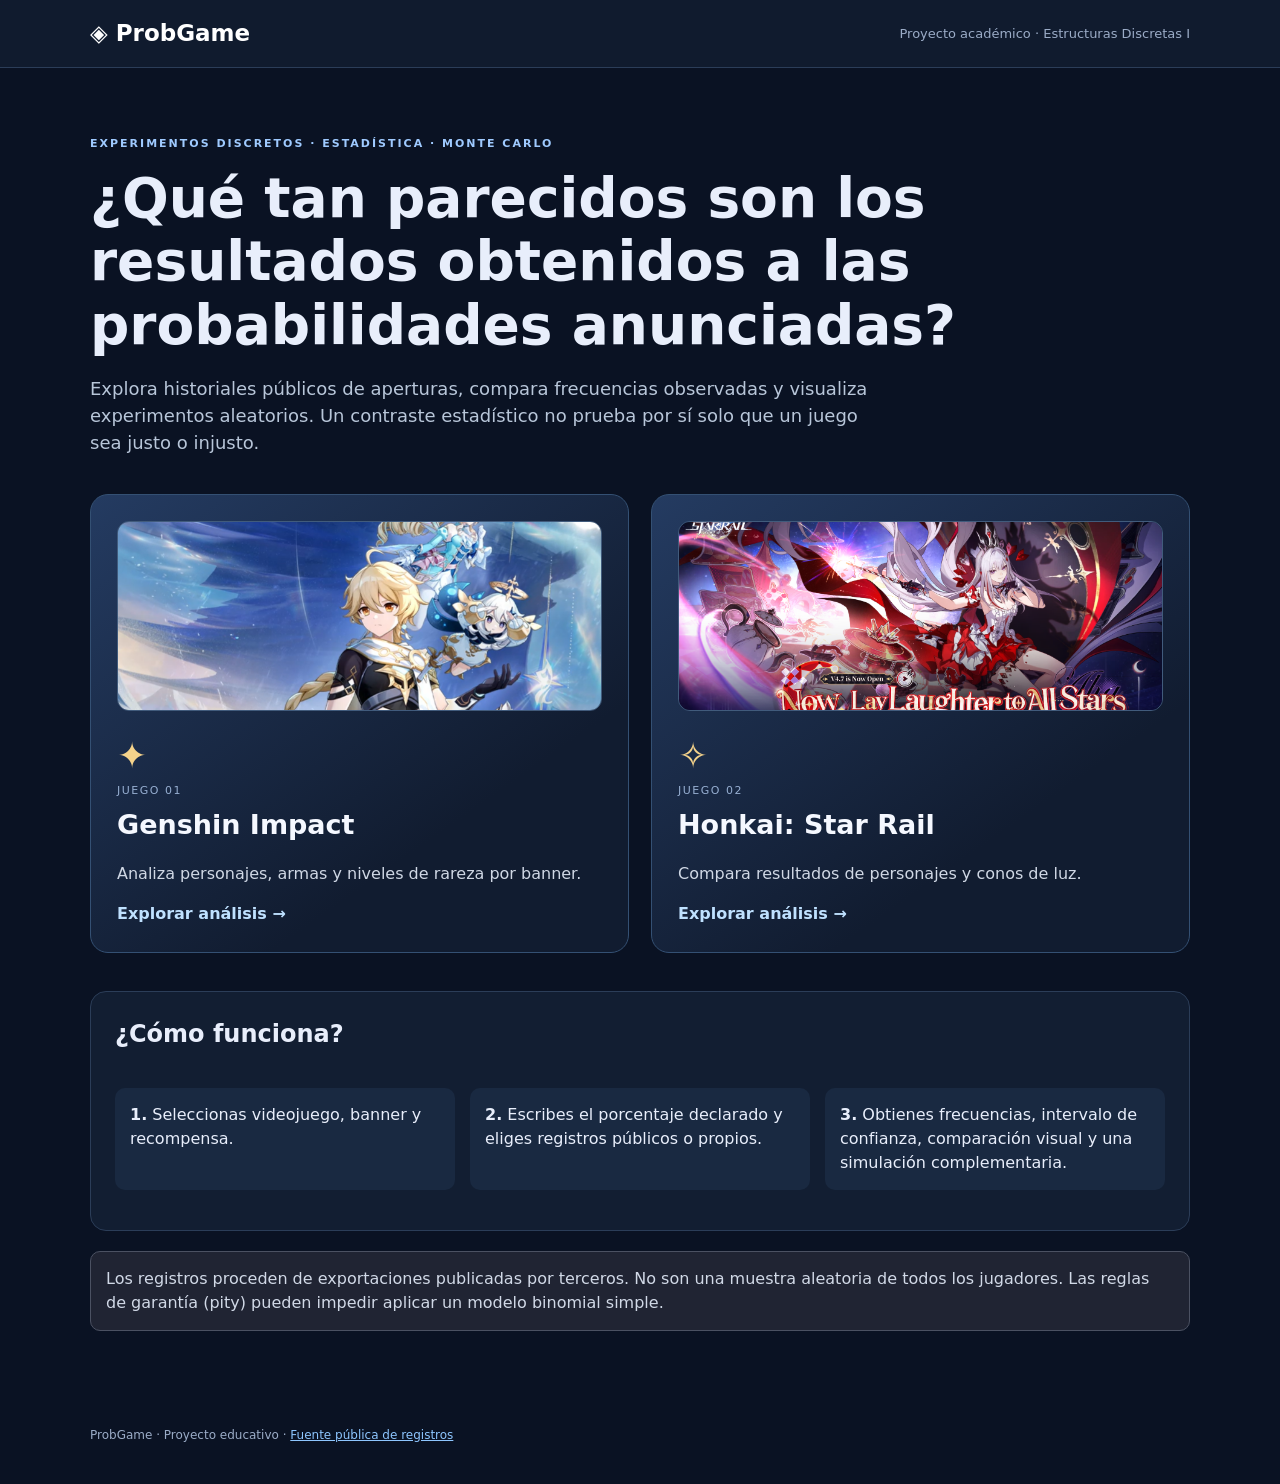
==== index.html @ c99ecc30 "Version inicial de ProbGame" ====
<!doctype html>
<html lang="es">
<head>
<meta charset="utf-8"><meta name="viewport" content="width=device-width,initial-scale=1">
<meta name="description" content="ProbGame: simulación de experimentos discretos y contraste de probabilidades.">
<title>ProbGame | Inicio</title><link rel="stylesheet" href="css/styles.css">
</head>
<body>
<header class="topbar"><div class="wrap nav"><a class="logo" href="index.html">◈ ProbGame</a><span>Proyecto académico · Estructuras Discretas I</span></div></header>
<main class="wrap home">
<div class="eyebrow">EXPERIMENTOS DISCRETOS · ESTADÍSTICA · MONTE CARLO</div>
<h1>¿Qué tan parecidos son los resultados obtenidos a las probabilidades anunciadas?</h1>
<p class="lead">Explora historiales públicos de aperturas, compara frecuencias observadas y visualiza experimentos aleatorios. Un contraste estadístico no prueba por sí solo que un juego sea justo o injusto.</p>
<div class="games">
<a class="game-card" href="genshin.html"><img class="game-image" src="img/genshei.png" alt="Genshin Impact"><div class="game-mark">✦</div><div class="game-sub">JUEGO 01</div><h2>Genshin Impact</h2><p>Analiza personajes, armas y niveles de rareza por banner.</p><span>Explorar análisis →</span></a>
<a class="game-card" href="honkai.html"><img class="game-image" src="img/honkai.png" alt="Honkai: Star Rail"><div class="game-mark">✧</div><div class="game-sub">JUEGO 02</div><h2>Honkai: Star Rail</h2><p>Compara resultados de personajes y conos de luz.</p><span>Explorar análisis →</span></a>
</div>
<section class="home-panel"><h2>¿Cómo funciona?</h2><div class="steps"><p><strong>1.</strong> Seleccionas videojuego, banner y recompensa.</p><p><strong>2.</strong> Escribes el porcentaje declarado y eliges registros públicos o propios.</p><p><strong>3.</strong> Obtienes frecuencias, intervalo de confianza, comparación visual y una simulación complementaria.</p></div></section>
<div class="notice">Los registros proceden de exportaciones publicadas por terceros. No son una muestra aleatoria de todos los jugadores. Las reglas de garantía (pity) pueden impedir aplicar un modelo binomial simple.</div>
</main><footer class="wrap footer">ProbGame · Proyecto educativo · <a href="https://github.com/noviardhana/history_gi" target="_blank" rel="noopener noreferrer">Fuente pública de registros</a></footer>
</body></html>
---- css/styles.css ----
:root{font-family:Inter,system-ui,-apple-system,Segoe UI,Arial,sans-serif;color:#e8eefb;background:#0a1223;font-synthesis:none;line-height:1.5;--muted:#9bacc7;--border:#2b3d58;--panel:#121e32;--accent:#77b7ff;--gold:#f5d38b}*{box-sizing:border-box}body{margin:0}a{color:#8ec6ff}button,input,select{font:inherit}button,select,input[type=file]{cursor:pointer}.wrap{width:min(1100px,calc(100% - 36px));margin:auto}.topbar{border-bottom:1px solid var(--border);background:#101b2e}.nav{display:flex;justify-content:space-between;align-items:center;padding:16px 0;gap:12px}.nav span,.nav>a:not(.logo){font-size:13px;color:var(--muted)}.logo{color:#fff;text-decoration:none;font-weight:800;font-size:23px}.home{padding:68px 0 50px}.eyebrow{color:#9fcaff;letter-spacing:2px;font-size:11px;font-weight:800}.home h1{font-size:clamp(30px,5vw,55px);max-width:870px;line-height:1.15;margin:15px 0}.app-layout{padding:39px 0 50px}.app-layout h1{font-size:42px;margin:9px 0 0}.lead{color:#b8c6d9;font-size:18px;max-width:790px}.lead.mini{font-size:15px;margin-bottom:28px}.games{display:grid;grid-template-columns:1fr 1fr;gap:22px;margin:38px 0}.game-card{border:1px solid #345073;min-height:280px;border-radius:18px;padding:26px;background:linear-gradient(145deg,#243b61,#111c30 70%);color:#f5f8ff;text-decoration:none;transition:transform .2s}.game-card:hover{transform:translateY(-3px)}.game-card .game-mark{font-size:36px;color:#f5d38b}.game-card h2{font-size:27px;margin:6px 0}.game-card p{color:#d0d8e5}.game-card span{color:#bfe1ff;font-weight:700}.game-sub{font-size:11px;color:#97afd2;letter-spacing:1.5px}.home-panel,.panel{background:var(--panel);border:1px solid var(--border);border-radius:16px;padding:24px}.home-panel h2{margin-top:0}.steps{display:grid;grid-template-columns:repeat(3,1fr);gap:15px}.steps p{background:#192941;padding:15px;border-radius:10px}.notice{margin:20px 0;padding:15px;border:1px solid #4b5162;border-radius:10px;color:#d1d9e7;background:#202433}.footer{padding:25px 0 40px;color:var(--muted);font-size:12px}.layout{display:grid;grid-template-columns:380px 1fr;gap:18px;align-items:start}.panel h2{font-size:20px;margin:0 0 10px}.subtext{font-size:13px;color:var(--muted);margin:0 0 17px}.field{margin:17px 0}.field label,.label{display:block;font-weight:700;font-size:13px;margin-bottom:7px}.field select,.field input:not([type=radio]):not([type=checkbox]){width:100%;min-width:0;padding:11px;background:#0c1728;color:#f1f6ff;border:1px solid #3a5577;border-radius:9px}.field input[type=file]{font-size:12px}.field select:focus,.field input:focus{outline:2px solid #77b7ff;outline-offset:1px}.hint{display:block;font-size:12px;color:#a8b8ce;margin-top:7px}.option-row{display:flex;align-items:flex-start;gap:9px;font-size:13px;margin:12px 0}.option-row input{margin-top:4px;accent-color:#80c0ff}.btn{border:0;border-radius:9px;padding:12px 18px;font-weight:700;background:#80baff;color:#07172d;cursor:pointer}.btn:disabled{opacity:.45;cursor:not-allowed}.btn.alt{background:#243957;color:#dfefff;border:1px solid #476b99}.btn.full{width:100%}.btn.small{font-size:12px;padding:9px 12px}.row{display:flex;justify-content:space-between;gap:10px;align-items:center}.pill{font-size:11px;border-radius:999px;background:#263d58;padding:5px 10px;color:#b9dafd}.stats{display:grid;grid-template-columns:repeat(2,1fr);gap:11px}.stat{padding:15px;background:#0c182a;border:1px solid #273e59;border-radius:11px}.stat .value{font-size:29px;font-weight:850;letter-spacing:-1px;margin-top:7px}.stat .description{color:var(--muted);font-size:12px}.stat .value.small{font-size:19px}.section-title{margin:22px 0 10px;font-size:15px}.bars{padding:18px;background:#0c182a;border-radius:10px}.bar-row{margin:10px 0}.bar-label{font-size:13px;display:flex;justify-content:space-between;margin-bottom:7px}.bar-track{height:13px;background:#2d3950;border-radius:10px;overflow:hidden}.bar{height:100%;min-width:0;border-radius:10px}.bar.gold{background:linear-gradient(90deg,#dba755,#f5d38b)}.bar.blue{background:linear-gradient(90deg,#3e93eb,#8bc8ff)}.message{padding:13px;border-radius:10px;border:1px solid #526681;font-size:13px;color:#d7e6f5;margin-top:15px;background:#1b2b42}.message.warn{border-color:#9d7a3e;background:#332a1d;color:#ffe2aa}.message.success{border-color:#327a75;background:#17302f}.source{font-size:12px;color:#a0b1ca;margin-top:15px}.source a{word-break:break-all}.loading{color:#9bc6ff}.error{color:#ffacac}.results-empty{text-align:center;padding:75px 12px;color:#aabbd4}.results-empty .symbol{font-size:46px}.mc-details{margin-top:19px;border-top:1px solid var(--border);padding-top:14px}.mc-details summary{font-weight:700;cursor:pointer}.mc-grid{display:grid;grid-template-columns:1fr 1fr;gap:12px;margin-top:12px}.mc-grid input,.mc-grid select{background:#0c1728;color:#fff;border:1px solid #3a5577;border-radius:8px;padding:10px;width:100%}.mono{font-family:ui-monospace,monospace;font-size:12px}.divider{border:0;border-top:1px solid var(--border);margin:21px 0}.tiny{color:var(--muted);font-size:11px}.hidden{display:none!important}.rtable{width:100%;border-collapse:collapse;font-size:12px}.rtable td{padding:8px 0;border-bottom:1px solid #30415b}.rtable td:last-child{text-align:right}.two-lines{padding:15px;border-left:3px solid #84c1ff;background:#0b1728;border-radius:6px}.two-lines p{margin:4px 0}.count-badges{display:flex;flex-wrap:wrap;gap:7px;margin-top:10px}.count-badges span{font-size:11px;background:#26364d;border-radius:7px;padding:6px 8px}.mb{margin-bottom:12px}@media(max-width:850px){.layout{grid-template-columns:1fr}.games{grid-template-columns:1fr}.steps{grid-template-columns:1fr}.home{padding-top:35px}}@media(max-width:450px){.stats{grid-template-columns:1fr}.mc-grid{grid-template-columns:1fr}.nav span{display:none}.panel{padding:16px}.app-layout h1{font-size:34px}}

/* Navegación entre páginas */
.nav-links {
    display: flex;
    align-items: center;
    gap: 20px;
    flex-wrap: wrap;
}

.back-home {
    display: inline-block;
    padding: 9px 15px;
    border: 1px solid #77b7ff;
    border-radius: 9px;
    color: #ffffff !important;
    background: #243957;
    text-decoration: none;
    font-weight: 600;
}

.back-home:hover {
    background: #35618f;
    border-color: #a3d1ff;
}

@media (max-width: 600px) {
    .nav-links {
        gap: 10px;
    }

    .back-home {
        padding: 7px 10px;
    }
}


/* Imágenes de los videojuegos */
.game-image {
    display: block;
    width: 100%;
    height: 190px;
    object-fit: cover;
    object-position: center;
    border-radius: 12px;
    margin-bottom: 18px;
    border: 1px solid #415b7c;
    transition: transform 0.3s ease;
}

.game-card {
    overflow: hidden;
}

.game-card:hover .game-image {
    transform: scale(1.02);
}
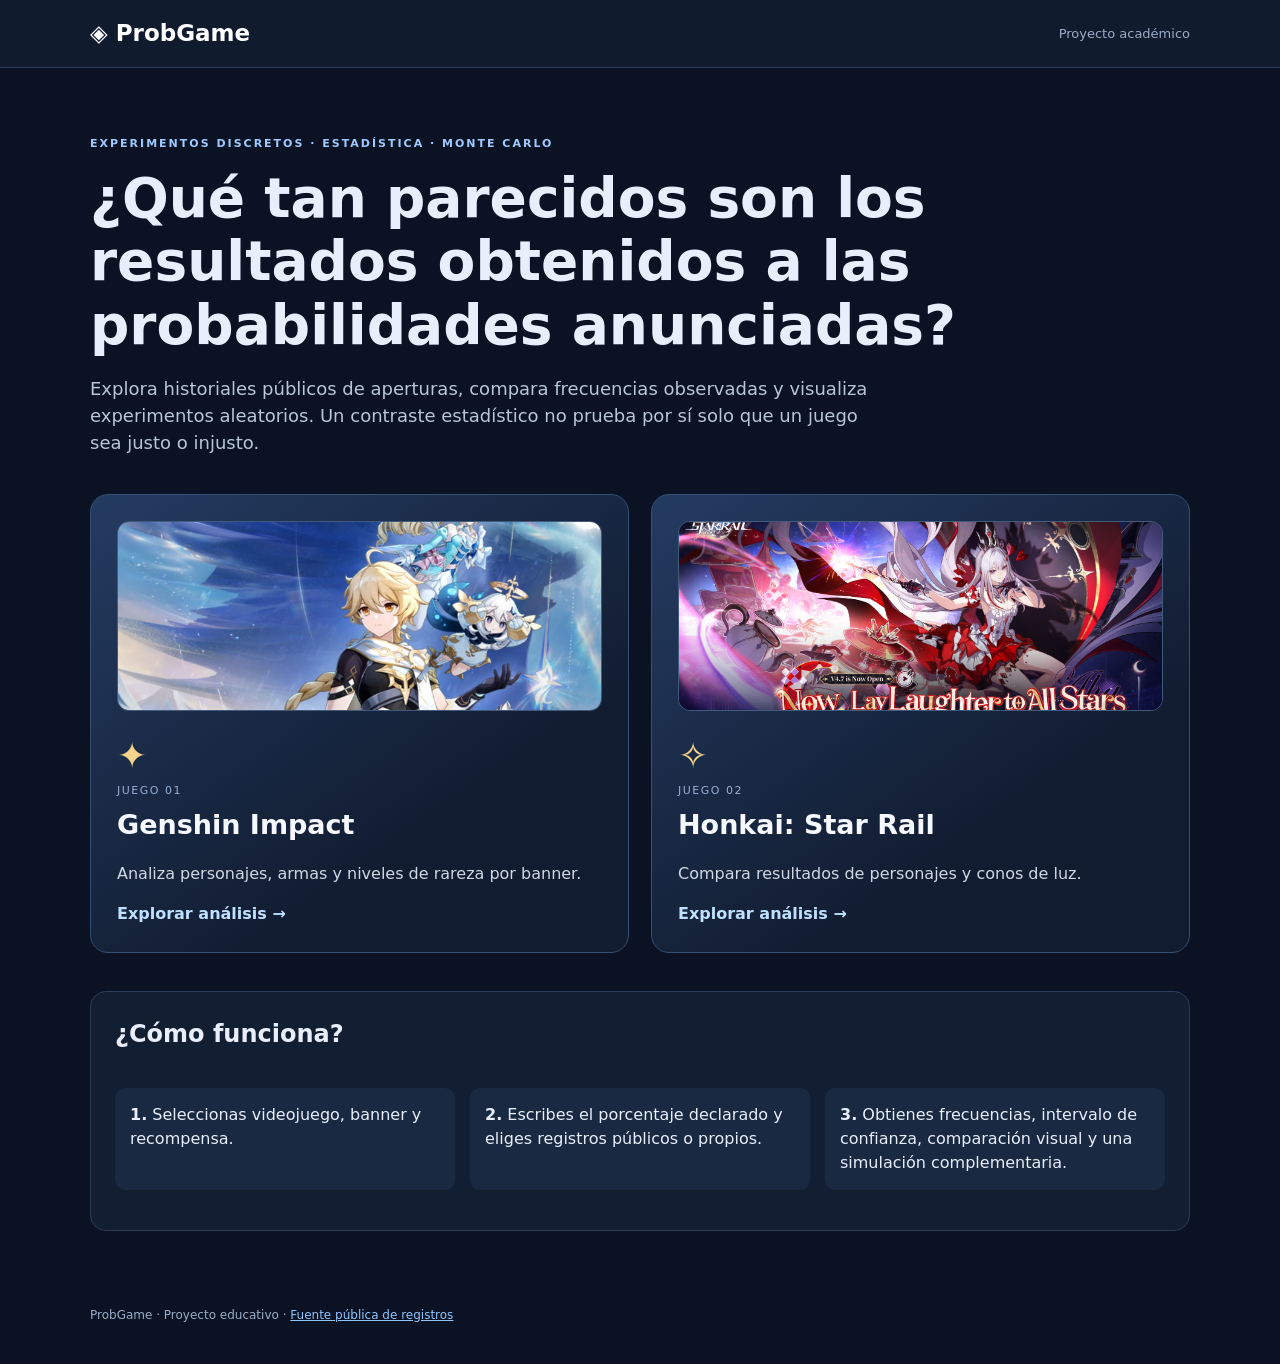
==== commit 1ae62c02: "Update project description and header content" ====
--- a/index.html
+++ b/index.html
@@ -6,7 +6,7 @@
 <title>ProbGame | Inicio</title><link rel="stylesheet" href="css/styles.css">
 </head>
 <body>
-<header class="topbar"><div class="wrap nav"><a class="logo" href="index.html">◈ ProbGame</a><span>Proyecto académico · Estructuras Discretas I</span></div></header>
+<header class="topbar"><div class="wrap nav"><a class="logo" href="index.html">◈ ProbGame</a><span>Proyecto académico</span></div></header>
 <main class="wrap home">
 <div class="eyebrow">EXPERIMENTOS DISCRETOS · ESTADÍSTICA · MONTE CARLO</div>
 <h1>¿Qué tan parecidos son los resultados obtenidos a las probabilidades anunciadas?</h1>
@@ -16,6 +16,6 @@
 <a class="game-card" href="honkai.html"><img class="game-image" src="img/honkai.png" alt="Honkai: Star Rail"><div class="game-mark">✧</div><div class="game-sub">JUEGO 02</div><h2>Honkai: Star Rail</h2><p>Compara resultados de personajes y conos de luz.</p><span>Explorar análisis →</span></a>
 </div>
 <section class="home-panel"><h2>¿Cómo funciona?</h2><div class="steps"><p><strong>1.</strong> Seleccionas videojuego, banner y recompensa.</p><p><strong>2.</strong> Escribes el porcentaje declarado y eliges registros públicos o propios.</p><p><strong>3.</strong> Obtienes frecuencias, intervalo de confianza, comparación visual y una simulación complementaria.</p></div></section>
-<div class="notice">Los registros proceden de exportaciones publicadas por terceros. No son una muestra aleatoria de todos los jugadores. Las reglas de garantía (pity) pueden impedir aplicar un modelo binomial simple.</div>
+
 </main><footer class="wrap footer">ProbGame · Proyecto educativo · <a href="https://github.com/noviardhana/history_gi" target="_blank" rel="noopener noreferrer">Fuente pública de registros</a></footer>
 </body></html>
